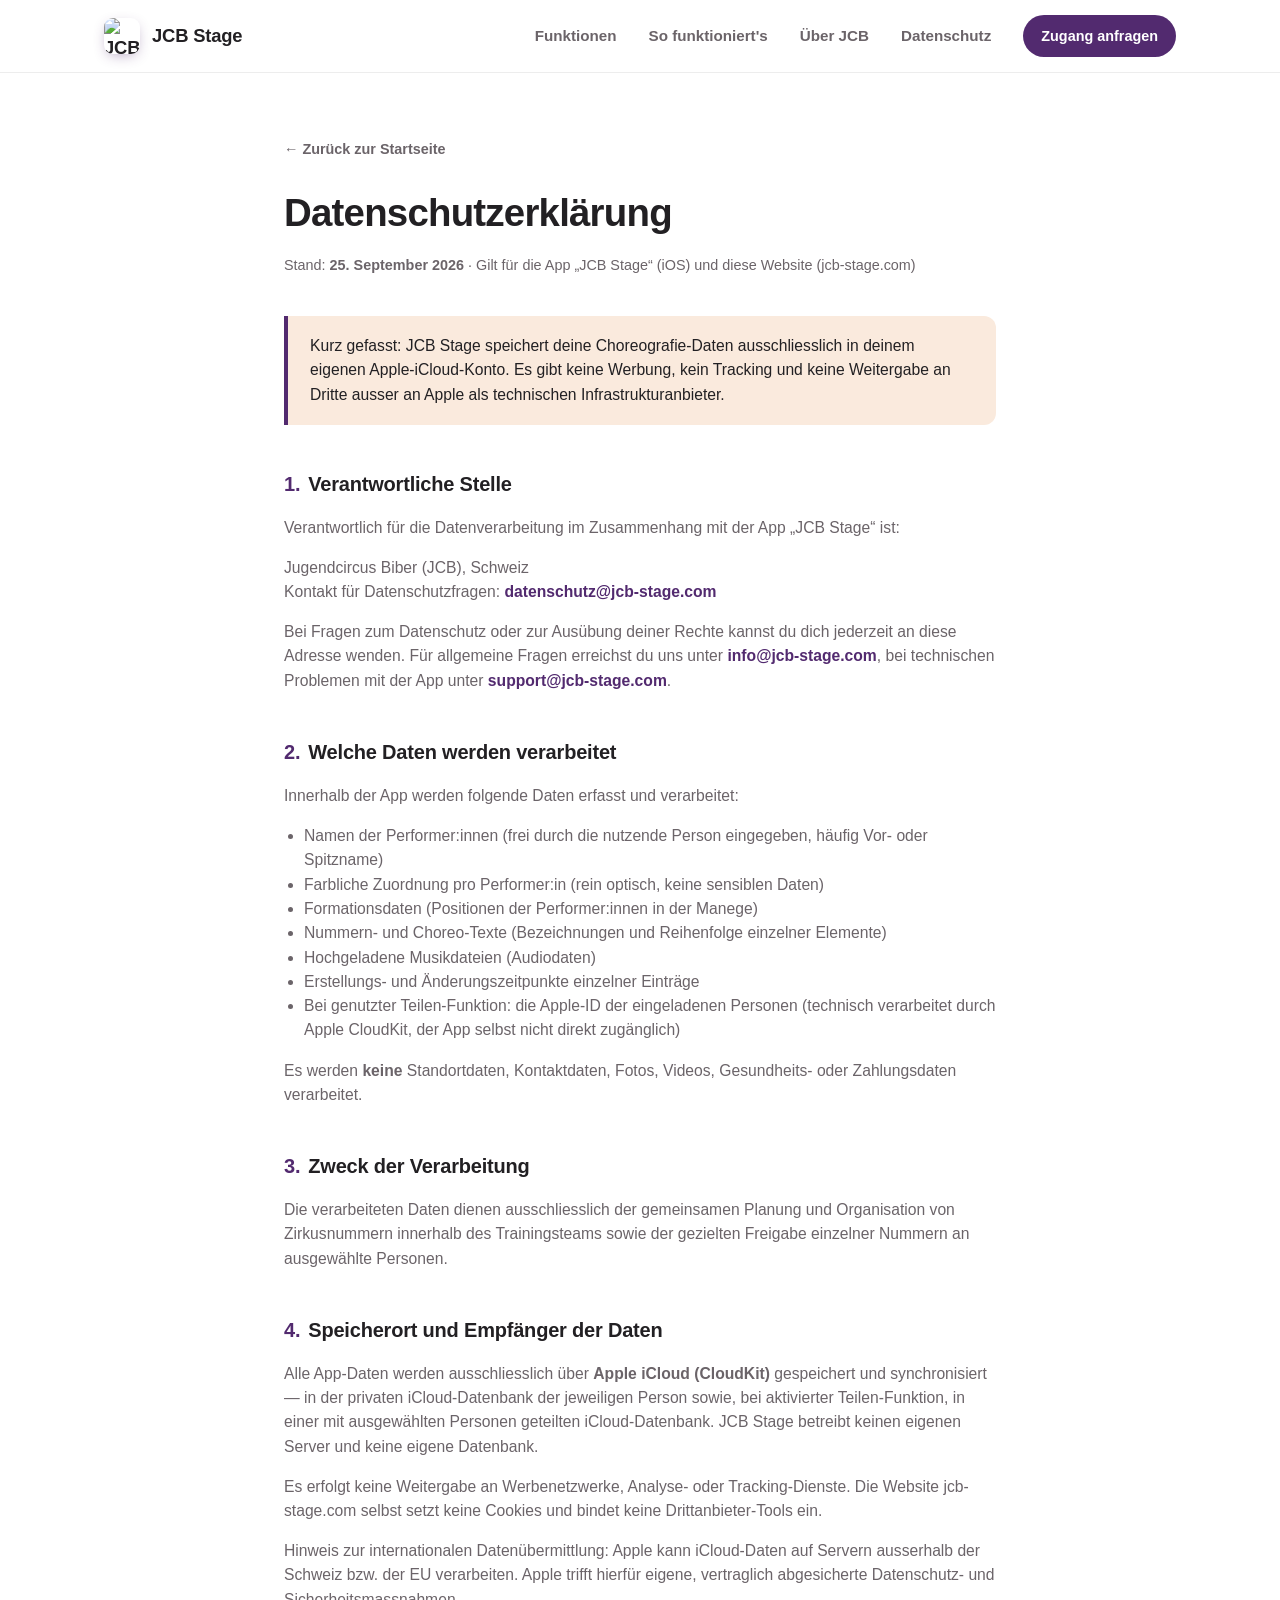
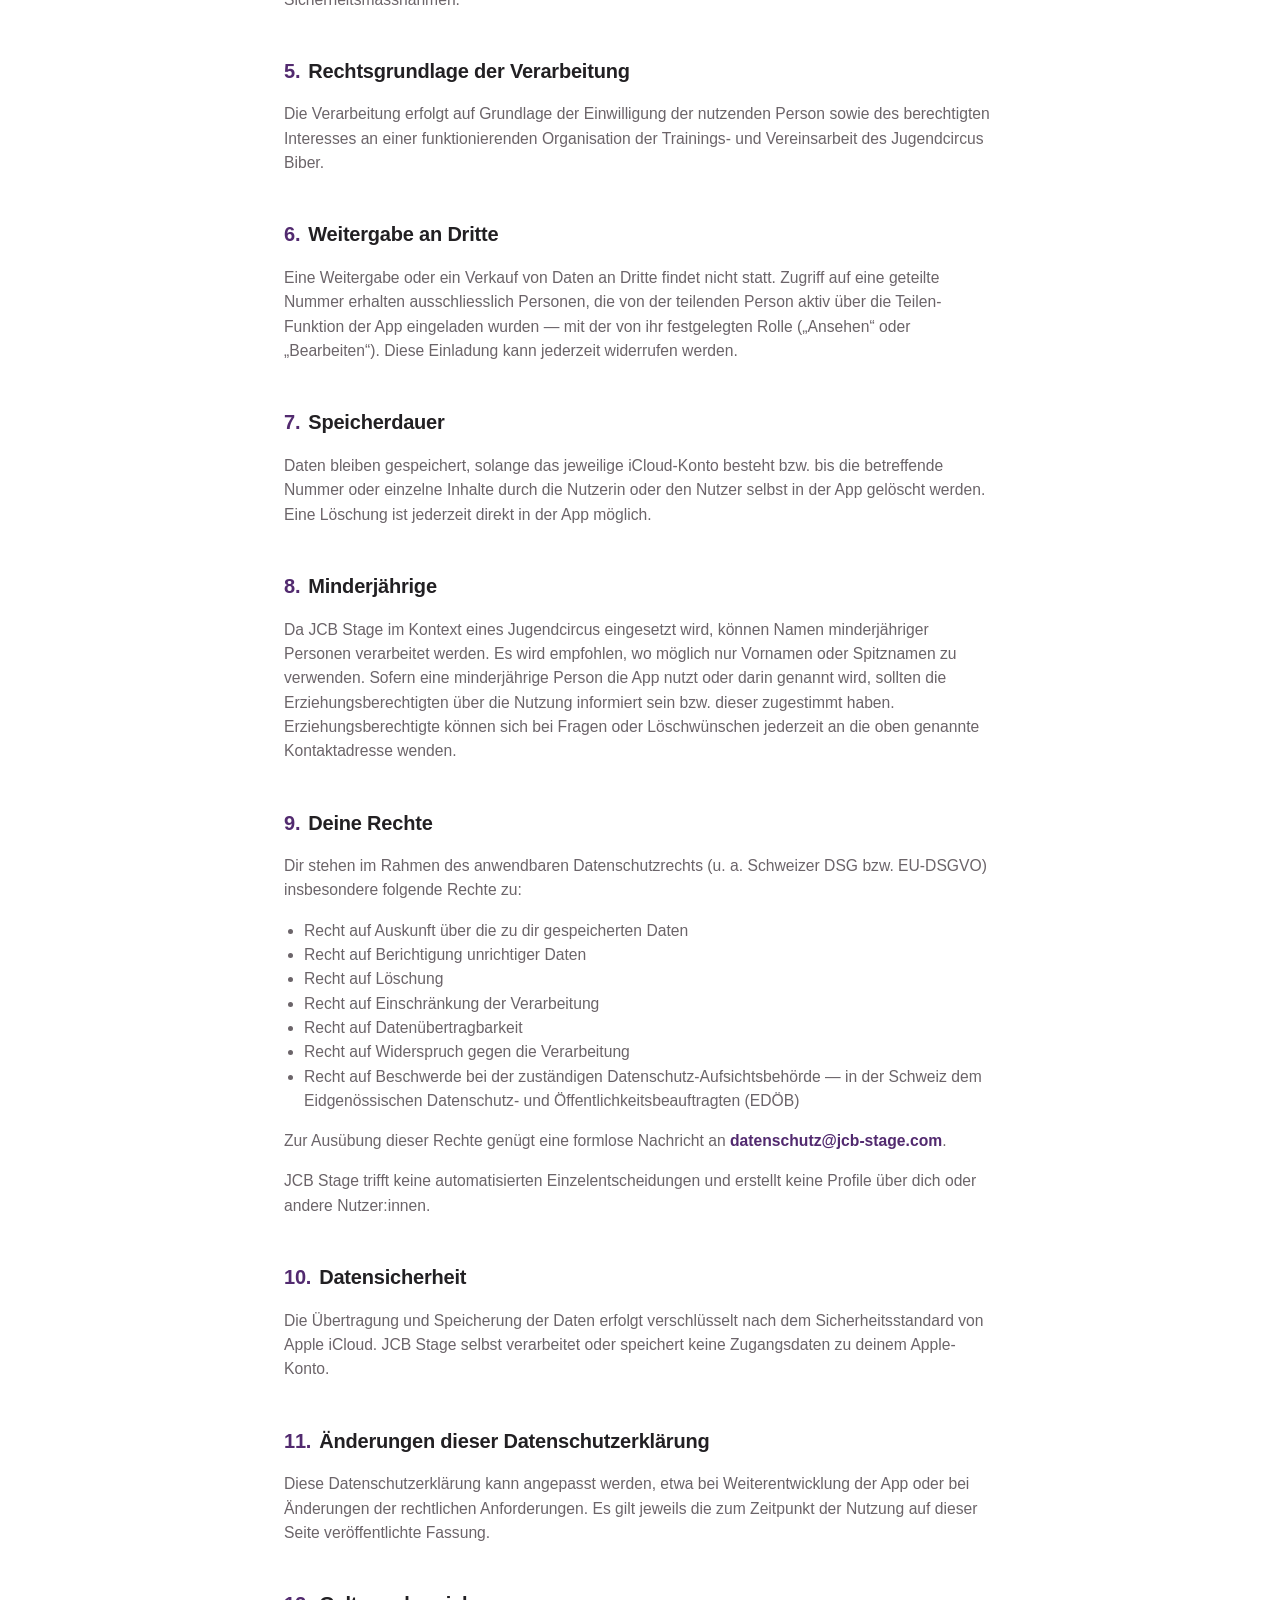
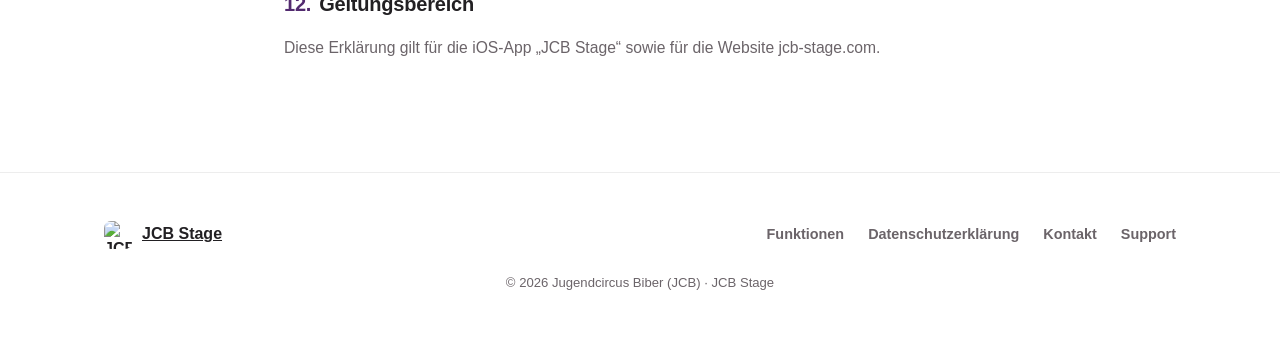
==== datenschutz.html @ 39d81ed4 "Add files via upload" ====
<!DOCTYPE html>
<html lang="de">
<head>
<meta charset="UTF-8">
<meta name="viewport" content="width=device-width, initial-scale=1.0">
<title>Datenschutzerklärung — JCB Stage</title>
<meta name="description" content="Datenschutzerklärung der App JCB Stage des Jugendcircus Biber.">
<meta name="robots" content="noindex">

<link rel="icon" type="image/svg+xml" href="assets/favicon.svg">
<link rel="icon" type="image/png" sizes="32x32" href="assets/favicon-32.png">
<link rel="icon" type="image/png" sizes="16x16" href="assets/favicon-16.png">
<link rel="apple-touch-icon" sizes="180x180" href="assets/apple-touch-icon.png">
<meta name="theme-color" content="#522A6F">

<link rel="stylesheet" href="style.css">
</head>
<body>

<header class="site-header">
  <div class="container">
    <a href="/" class="brand">
      <img src="assets/icon-header.png" alt="JCB Stage App-Icon">
      JCB Stage
    </a>
    <button class="nav-toggle" id="navToggle" aria-label="Menü öffnen" aria-expanded="false">
      <span></span>
    </button>
    <ul class="nav-links" id="navLinks">
      <li><a href="index.html#features">Funktionen</a></li>
      <li><a href="index.html#ablauf">So funktioniert's</a></li>
      <li><a href="index.html#ueber">Über JCB</a></li>
      <li><a href="datenschutz.html">Datenschutz</a></li>
      <li><a class="nav-cta" href="mailto:app@jcb-stage.com">Zugang anfragen</a></li>
    </ul>
  </div>
</header>

<main class="legal">
  <div class="container">
    <a href="index.html" class="back-link">← Zurück zur Startseite</a>

    <h1>Datenschutzerklärung</h1>
    <p class="updated">Stand: <strong>25. September 2026</strong> · Gilt für die App „JCB Stage“ (iOS) und diese Website (jcb-stage.com)</p>

    <div class="callout">
      <p>
        Kurz gefasst: JCB Stage speichert deine Choreografie-Daten ausschliesslich in deinem eigenen
        Apple-iCloud-Konto. Es gibt keine Werbung, kein Tracking und keine Weitergabe an Dritte
        ausser an Apple als technischen Infrastrukturanbieter.
      </p>
    </div>

    <h2><span class="num">1.</span>Verantwortliche Stelle</h2>
    <p>
      Verantwortlich für die Datenverarbeitung im Zusammenhang mit der App „JCB Stage“ ist:
    </p>
    <p>
      Jugendcircus Biber (JCB), Schweiz<br>
      Kontakt für Datenschutzfragen: <a class="mail" href="mailto:datenschutz@jcb-stage.com">datenschutz@jcb-stage.com</a>
    </p>
    <p>
      Bei Fragen zum Datenschutz oder zur Ausübung deiner Rechte kannst du dich jederzeit an
      diese Adresse wenden. Für allgemeine Fragen erreichst du uns unter
      <a class="mail" href="mailto:info@jcb-stage.com">info@jcb-stage.com</a>, bei technischen
      Problemen mit der App unter <a class="mail" href="mailto:support@jcb-stage.com">support@jcb-stage.com</a>.
    </p>

    <h2><span class="num">2.</span>Welche Daten werden verarbeitet</h2>
    <p>Innerhalb der App werden folgende Daten erfasst und verarbeitet:</p>
    <ul>
      <li>Namen der Performer:innen (frei durch die nutzende Person eingegeben, häufig Vor- oder Spitzname)</li>
      <li>Farbliche Zuordnung pro Performer:in (rein optisch, keine sensiblen Daten)</li>
      <li>Formationsdaten (Positionen der Performer:innen in der Manege)</li>
      <li>Nummern- und Choreo-Texte (Bezeichnungen und Reihenfolge einzelner Elemente)</li>
      <li>Hochgeladene Musikdateien (Audiodaten)</li>
      <li>Erstellungs- und Änderungszeitpunkte einzelner Einträge</li>
      <li>Bei genutzter Teilen-Funktion: die Apple-ID der eingeladenen Personen (technisch verarbeitet durch Apple CloudKit, der App selbst nicht direkt zugänglich)</li>
    </ul>
    <p>
      Es werden <strong>keine</strong> Standortdaten, Kontaktdaten, Fotos, Videos, Gesundheits-
      oder Zahlungsdaten verarbeitet.
    </p>

    <h2><span class="num">3.</span>Zweck der Verarbeitung</h2>
    <p>
      Die verarbeiteten Daten dienen ausschliesslich der gemeinsamen Planung und Organisation von
      Zirkusnummern innerhalb des Trainingsteams sowie der gezielten Freigabe einzelner Nummern
      an ausgewählte Personen.
    </p>

    <h2><span class="num">4.</span>Speicherort und Empfänger der Daten</h2>
    <p>
      Alle App-Daten werden ausschliesslich über <strong>Apple iCloud (CloudKit)</strong> gespeichert
      und synchronisiert — in der privaten iCloud-Datenbank der jeweiligen Person sowie, bei aktivierter
      Teilen-Funktion, in einer mit ausgewählten Personen geteilten iCloud-Datenbank. JCB Stage betreibt
      keinen eigenen Server und keine eigene Datenbank.
    </p>
    <p>
      Es erfolgt keine Weitergabe an Werbenetzwerke, Analyse- oder Tracking-Dienste. Die Website
      jcb-stage.com selbst setzt keine Cookies und bindet keine Drittanbieter-Tools ein.
    </p>
    <p>
      Hinweis zur internationalen Datenübermittlung: Apple kann iCloud-Daten auf Servern ausserhalb
      der Schweiz bzw. der EU verarbeiten. Apple trifft hierfür eigene, vertraglich abgesicherte
      Datenschutz- und Sicherheitsmassnahmen.
    </p>

    <h2><span class="num">5.</span>Rechtsgrundlage der Verarbeitung</h2>
    <p>
      Die Verarbeitung erfolgt auf Grundlage der Einwilligung der nutzenden Person sowie des
      berechtigten Interesses an einer funktionierenden Organisation der Trainings- und
      Vereinsarbeit des Jugendcircus Biber.
    </p>

    <h2><span class="num">6.</span>Weitergabe an Dritte</h2>
    <p>
      Eine Weitergabe oder ein Verkauf von Daten an Dritte findet nicht statt. Zugriff auf eine
      geteilte Nummer erhalten ausschliesslich Personen, die von der teilenden Person aktiv über
      die Teilen-Funktion der App eingeladen wurden — mit der von ihr festgelegten Rolle
      („Ansehen“ oder „Bearbeiten“). Diese Einladung kann jederzeit widerrufen werden.
    </p>

    <h2><span class="num">7.</span>Speicherdauer</h2>
    <p>
      Daten bleiben gespeichert, solange das jeweilige iCloud-Konto besteht bzw. bis die
      betreffende Nummer oder einzelne Inhalte durch die Nutzerin oder den Nutzer selbst in der
      App gelöscht werden. Eine Löschung ist jederzeit direkt in der App möglich.
    </p>

    <h2><span class="num">8.</span>Minderjährige</h2>
    <p>
      Da JCB Stage im Kontext eines Jugendcircus eingesetzt wird, können Namen minderjähriger
      Personen verarbeitet werden. Es wird empfohlen, wo möglich nur Vornamen oder Spitznamen zu
      verwenden. Sofern eine minderjährige Person die App nutzt oder darin genannt wird, sollten
      die Erziehungsberechtigten über die Nutzung informiert sein bzw. dieser zugestimmt haben.
      Erziehungsberechtigte können sich bei Fragen oder Löschwünschen jederzeit an die oben
      genannte Kontaktadresse wenden.
    </p>

    <h2><span class="num">9.</span>Deine Rechte</h2>
    <p>Dir stehen im Rahmen des anwendbaren Datenschutzrechts (u. a. Schweizer DSG bzw. EU-DSGVO) insbesondere folgende Rechte zu:</p>
    <ul>
      <li>Recht auf Auskunft über die zu dir gespeicherten Daten</li>
      <li>Recht auf Berichtigung unrichtiger Daten</li>
      <li>Recht auf Löschung</li>
      <li>Recht auf Einschränkung der Verarbeitung</li>
      <li>Recht auf Datenübertragbarkeit</li>
      <li>Recht auf Widerspruch gegen die Verarbeitung</li>
      <li>Recht auf Beschwerde bei der zuständigen Datenschutz-Aufsichtsbehörde — in der Schweiz dem
        Eidgenössischen Datenschutz- und Öffentlichkeitsbeauftragten (EDÖB)</li>
    </ul>
    <p>Zur Ausübung dieser Rechte genügt eine formlose Nachricht an <a class="mail" href="mailto:datenschutz@jcb-stage.com">datenschutz@jcb-stage.com</a>.</p>
    <p>
      JCB Stage trifft keine automatisierten Einzelentscheidungen und erstellt keine Profile
      über dich oder andere Nutzer:innen.
    </p>

    <h2><span class="num">10.</span>Datensicherheit</h2>
    <p>
      Die Übertragung und Speicherung der Daten erfolgt verschlüsselt nach dem Sicherheitsstandard
      von Apple iCloud. JCB Stage selbst verarbeitet oder speichert keine Zugangsdaten zu deinem
      Apple-Konto.
    </p>

    <h2><span class="num">11.</span>Änderungen dieser Datenschutzerklärung</h2>
    <p>
      Diese Datenschutzerklärung kann angepasst werden, etwa bei Weiterentwicklung der App oder
      bei Änderungen der rechtlichen Anforderungen. Es gilt jeweils die zum Zeitpunkt der Nutzung
      auf dieser Seite veröffentlichte Fassung.
    </p>

    <h2><span class="num">12.</span>Geltungsbereich</h2>
    <p>
      Diese Erklärung gilt für die iOS-App „JCB Stage“ sowie für die Website jcb-stage.com.
    </p>
  </div>
</main>

<footer class="site-footer">
  <div class="container">
    <div class="footer-grid">
      <a href="/" class="footer-brand">
        <img src="assets/icon-header.png" alt="JCB Stage App-Icon">
        JCB Stage
      </a>
      <ul class="footer-links">
        <li><a href="index.html#features">Funktionen</a></li>
        <li><a href="datenschutz.html">Datenschutzerklärung</a></li>
        <li><a href="mailto:info@jcb-stage.com">Kontakt</a></li>
        <li><a href="mailto:support@jcb-stage.com">Support</a></li>
      </ul>
    </div>
    <p class="footer-note">© <span id="year"></span> Jugendcircus Biber (JCB) · JCB Stage</p>
  </div>
</footer>

<script>
  document.getElementById('year').textContent = new Date().getFullYear();
  const navToggle = document.getElementById('navToggle');
  const navLinks = document.getElementById('navLinks');
  navToggle.addEventListener('click', () => {
    const open = navLinks.classList.toggle('open');
    navToggle.setAttribute('aria-expanded', open);
  });
  navLinks.querySelectorAll('a').forEach(a => a.addEventListener('click', () => {
    navLinks.classList.remove('open');
    navToggle.setAttribute('aria-expanded', 'false');
  }));
</script>

</body>
</html>
---- style.css ----
/* ==========================================================================
   JCB Stage — Website Stylesheet
   Brand palette taken 1:1 from the app (BrandColor.swift):
   Purple Seduction / Testosterose / Rosarian / Harmonious Rose / Solarized / Wet Charcoal
   ========================================================================== */

:root {
  --purple-seduction: #522A6F;
  --testosterose: #DDAAFF;
  --rosarian: #FAEADD;
  --harmonious-rose: #F29CB7;
  --solarized: #FBCF4F;
  --wet-charcoal: #222023;

  --bg: #FFFFFF;
  --bg-soft: var(--rosarian);
  --text: var(--wet-charcoal);
  --text-muted: #6b6469;
  --accent: var(--purple-seduction);
  --accent-contrast: #FFFFFF;
  --card-bg: #FFFFFF;
  --border: rgba(34, 32, 35, 0.08);
  --shadow: 0 20px 50px -25px rgba(82, 42, 111, 0.35);

  --radius-sm: 12px;
  --radius-md: 20px;
  --radius-lg: 32px;

  --font: -apple-system, BlinkMacSystemFont, "SF Pro Text", "Segoe UI", Roboto, Helvetica, Arial, sans-serif;

  --container: 1120px;
}

@media (prefers-color-scheme: dark) {
  :root {
    --bg: #17151A;
    --bg-soft: #201C26;
    --text: #F5F1F7;
    --text-muted: #B8AFC0;
    --accent: var(--testosterose);
    --accent-contrast: #2B1740;
    --card-bg: #211D28;
    --border: rgba(255, 255, 255, 0.08);
    --shadow: 0 20px 50px -25px rgba(0, 0, 0, 0.6);
  }
}

* { box-sizing: border-box; }

html {
  scroll-behavior: smooth;
}

body {
  margin: 0;
  font-family: var(--font);
  background: var(--bg);
  color: var(--text);
  -webkit-font-smoothing: antialiased;
  line-height: 1.55;
}

img { max-width: 100%; display: block; }

a { color: inherit; }

.container {
  width: 100%;
  max-width: var(--container);
  margin: 0 auto;
  padding: 0 24px;
}

/* ---------------- Header ---------------- */

.site-header {
  position: sticky;
  top: 0;
  z-index: 50;
  background: color-mix(in srgb, var(--bg) 88%, transparent);
  backdrop-filter: saturate(180%) blur(14px);
  -webkit-backdrop-filter: saturate(180%) blur(14px);
  border-bottom: 1px solid var(--border);
}

.site-header .container {
  display: flex;
  align-items: center;
  justify-content: space-between;
  height: 72px;
}

.brand {
  display: flex;
  align-items: center;
  gap: 12px;
  font-weight: 800;
  font-size: 1.15rem;
  letter-spacing: -0.01em;
  text-decoration: none;
  color: var(--text);
}

.brand img {
  width: 36px;
  height: 36px;
  border-radius: 9px;
  box-shadow: 0 4px 14px -4px rgba(82, 42, 111, 0.45);
}

.nav-links {
  display: flex;
  align-items: center;
  gap: 32px;
  list-style: none;
  margin: 0;
  padding: 0;
}

.nav-links a {
  text-decoration: none;
  color: var(--text-muted);
  font-weight: 600;
  font-size: 0.95rem;
  transition: color 0.2s ease;
}

.nav-links a:hover { color: var(--accent); }

.nav-cta {
  display: inline-flex;
  align-items: center;
  gap: 8px;
  background: var(--accent);
  color: var(--accent-contrast) !important;
  padding: 10px 18px;
  border-radius: 999px;
  font-weight: 700 !important;
  font-size: 0.9rem !important;
}

.nav-toggle {
  display: none;
  background: none;
  border: none;
  padding: 8px;
  cursor: pointer;
}

.nav-toggle span,
.nav-toggle span::before,
.nav-toggle span::after {
  content: "";
  display: block;
  width: 22px;
  height: 2px;
  background: var(--text);
  position: relative;
  transition: 0.2s;
}

.nav-toggle span::before { position: absolute; top: -7px; width: 22px; }
.nav-toggle span::after { position: absolute; top: 7px; width: 22px; }

/* ---------------- Hero ---------------- */

.hero {
  padding: 88px 0 96px;
  overflow: hidden;
}

.hero .container {
  display: grid;
  grid-template-columns: 1.1fr 0.9fr;
  gap: 56px;
  align-items: center;
}

.eyebrow {
  display: inline-flex;
  align-items: center;
  gap: 8px;
  background: var(--bg-soft);
  color: var(--accent);
  font-weight: 700;
  font-size: 0.8rem;
  letter-spacing: 0.04em;
  text-transform: uppercase;
  padding: 8px 14px;
  border-radius: 999px;
  margin-bottom: 20px;
}

h1 {
  font-size: clamp(2.2rem, 4.5vw, 3.4rem);
  line-height: 1.08;
  letter-spacing: -0.02em;
  margin: 0 0 20px;
  font-weight: 800;
}

h1 .accent-word {
  color: var(--accent);
}

.hero p.lead {
  font-size: 1.15rem;
  color: var(--text-muted);
  max-width: 46ch;
  margin: 0 0 32px;
}

.button-row {
  display: flex;
  flex-wrap: wrap;
  gap: 14px;
}

.btn {
  display: inline-flex;
  align-items: center;
  gap: 10px;
  padding: 14px 26px;
  border-radius: 999px;
  font-weight: 700;
  font-size: 0.98rem;
  text-decoration: none;
  transition: transform 0.15s ease, box-shadow 0.15s ease;
  border: 1px solid transparent;
}

.btn:hover { transform: translateY(-2px); }

.btn-primary {
  background: var(--accent);
  color: var(--accent-contrast);
  box-shadow: 0 12px 30px -10px rgba(82, 42, 111, 0.55);
}

.btn-secondary {
  background: transparent;
  color: var(--text);
  border-color: var(--border);
}

.btn-secondary:hover { border-color: var(--accent); color: var(--accent); }

/* ---- Hero visual: stylised phone with a "Manege" formation ---- */

.hero-visual {
  position: relative;
  display: flex;
  justify-content: center;
}

.phone {
  width: 260px;
  aspect-ratio: 9 / 19.5;
  background: var(--wet-charcoal);
  border-radius: 42px;
  padding: 14px;
  box-shadow: var(--shadow);
  position: relative;
}

.phone::before {
  content: "";
  position: absolute;
  top: 14px;
  left: 50%;
  transform: translateX(-50%);
  width: 70px;
  height: 18px;
  background: var(--wet-charcoal);
  border-radius: 12px;
  z-index: 2;
}

.phone-screen {
  width: 100%;
  height: 100%;
  background: var(--bg);
  border-radius: 28px;
  overflow: hidden;
  display: flex;
  flex-direction: column;
  padding: 26px 16px 16px;
}

.phone-title {
  font-weight: 800;
  font-size: 0.95rem;
  margin-bottom: 14px;
}

.manege {
  flex: 1;
  border-radius: 50%;
  background: linear-gradient(135deg, var(--harmonious-rose), var(--testosterose));
  position: relative;
  margin-bottom: 14px;
}

.dot {
  position: absolute;
  width: 14px;
  height: 14px;
  border-radius: 50%;
  background: var(--purple-seduction);
  border: 2px solid #fff;
  box-shadow: 0 2px 6px rgba(0,0,0,0.25);
}

.phone-track {
  height: 34px;
  border-radius: 12px;
  background: var(--bg-soft);
  display: flex;
  align-items: center;
  gap: 8px;
  padding: 0 10px;
}

.phone-track .bar {
  flex: 1;
  height: 4px;
  border-radius: 2px;
  background: var(--accent);
  opacity: 0.35;
}

.phone-track .bar::after {
  content: "";
  display: block;
  width: 45%;
  height: 100%;
  background: var(--accent);
  border-radius: 2px;
}

.float-badge {
  position: absolute;
  z-index: 5;
  background: var(--card-bg);
  border: 1px solid var(--border);
  box-shadow: var(--shadow);
  border-radius: var(--radius-sm);
  padding: 10px 14px;
  font-size: 0.82rem;
  font-weight: 700;
  white-space: nowrap;
  display: flex;
  align-items: center;
  gap: 8px;
}

.float-badge .dot-icon {
  width: 8px;
  height: 8px;
  border-radius: 50%;
  background: var(--solarized);
  flex-shrink: 0;
}

.badge-share { top: 6%; right: 2%; }
.badge-time { bottom: 10%; left: 2%; }

/* ---------------- Sections ---------------- */

section { padding: 96px 0; }

.section-head {
  text-align: center;
  max-width: 640px;
  margin: 0 auto 56px;
}

.section-head .eyebrow { margin-left: auto; margin-right: auto; }

h2 {
  font-size: clamp(1.8rem, 3vw, 2.4rem);
  letter-spacing: -0.01em;
  margin: 0 0 14px;
  font-weight: 800;
}

.section-head p {
  color: var(--text-muted);
  font-size: 1.05rem;
  margin: 0;
}

.features {
  background: var(--bg-soft);
}

.feature-grid {
  display: grid;
  grid-template-columns: repeat(3, 1fr);
  gap: 24px;
}

.feature-card {
  background: var(--card-bg);
  border: 1px solid var(--border);
  border-radius: var(--radius-md);
  padding: 30px 26px;
}

.feature-icon {
  width: 48px;
  height: 48px;
  border-radius: 14px;
  background: var(--accent);
  color: var(--accent-contrast);
  display: flex;
  align-items: center;
  justify-content: center;
  font-size: 1.3rem;
  margin-bottom: 18px;
}

.feature-card h3 {
  margin: 0 0 10px;
  font-size: 1.1rem;
  font-weight: 800;
}

.feature-card p {
  margin: 0;
  color: var(--text-muted);
  font-size: 0.96rem;
}

/* ---- Steps ---- */

.steps {
  display: grid;
  grid-template-columns: repeat(3, 1fr);
  gap: 32px;
  counter-reset: step;
}

.step {
  position: relative;
  padding-left: 4px;
}

.step .num {
  display: inline-flex;
  align-items: center;
  justify-content: center;
  width: 40px;
  height: 40px;
  border-radius: 50%;
  background: var(--accent);
  color: var(--accent-contrast);
  font-weight: 800;
  margin-bottom: 18px;
}

.step h3 {
  font-size: 1.05rem;
  margin: 0 0 8px;
  font-weight: 800;
}

.step p {
  color: var(--text-muted);
  margin: 0;
  font-size: 0.95rem;
}

/* ---- About / for whom ---- */

.about {
  background: linear-gradient(135deg, var(--purple-seduction), #3a1c50);
  color: #fff;
  border-radius: var(--radius-lg);
  margin: 0 24px;
  padding: 72px 48px;
}

.about .container {
  max-width: 760px;
  padding: 0;
  margin: 0 auto;
  text-align: center;
}

.about h2 { color: #fff; }
.about p { color: rgba(255,255,255,0.82); font-size: 1.05rem; }

.about .btn-primary {
  background: #fff;
  color: var(--purple-seduction);
  margin-top: 28px;
  box-shadow: none;
}

/* ---------------- Footer ---------------- */

.site-footer {
  border-top: 1px solid var(--border);
  padding: 48px 0;
}

.footer-grid {
  display: flex;
  justify-content: space-between;
  align-items: center;
  flex-wrap: wrap;
  gap: 20px;
}

.footer-brand {
  display: flex;
  align-items: center;
  gap: 10px;
  font-weight: 800;
}

.footer-brand img { width: 28px; height: 28px; border-radius: 7px; }

.footer-links {
  display: flex;
  gap: 24px;
  list-style: none;
  margin: 0;
  padding: 0;
  flex-wrap: wrap;
}

.footer-links a {
  text-decoration: none;
  color: var(--text-muted);
  font-size: 0.9rem;
  font-weight: 600;
}

.footer-links a:hover { color: var(--accent); }

.footer-note {
  color: var(--text-muted);
  font-size: 0.82rem;
  margin-top: 24px;
  text-align: center;
}

/* ---------------- Legal / privacy page ---------------- */

.legal {
  padding: 64px 0 96px;
}

.legal .container {
  max-width: 760px;
}

.legal h1 {
  font-size: clamp(1.8rem, 4vw, 2.4rem);
}

.legal .updated {
  color: var(--text-muted);
  font-size: 0.9rem;
  margin-bottom: 40px;
}

.legal h2 {
  font-size: 1.25rem;
  margin-top: 44px;
  margin-bottom: 12px;
}

.legal h2 .num {
  color: var(--accent);
  margin-right: 8px;
}

.legal p, .legal li {
  color: var(--text-muted);
  font-size: 0.98rem;
}

.legal ul {
  padding-left: 20px;
}

.legal .callout {
  background: var(--bg-soft);
  border-left: 4px solid var(--accent);
  border-radius: 0 var(--radius-sm) var(--radius-sm) 0;
  padding: 18px 22px;
  margin: 24px 0;
}

.legal .callout p { color: var(--text); margin: 0; }

.legal a.mail {
  color: var(--accent);
  font-weight: 700;
  text-decoration: none;
}

.back-link {
  display: inline-flex;
  align-items: center;
  gap: 6px;
  margin-bottom: 32px;
  font-weight: 700;
  font-size: 0.9rem;
  text-decoration: none;
  color: var(--text-muted);
}

.back-link:hover { color: var(--accent); }

/* ---------------- Responsive ---------------- */

@media (max-width: 900px) {
  .hero .container {
    grid-template-columns: 1fr;
  }

  .hero-visual { order: -1; margin-bottom: 12px; }
  .phone { width: 220px; }

  .feature-grid { grid-template-columns: repeat(2, 1fr); }
  .steps { grid-template-columns: 1fr; gap: 40px; }

  .about { padding: 56px 32px; }
}

@media (max-width: 860px) {
  .nav-links {
    position: fixed;
    top: 72px;
    left: 0;
    right: 0;
    background: var(--bg);
    border-bottom: 1px solid var(--border);
    flex-direction: column;
    align-items: flex-start;
    gap: 0;
    padding: 8px 24px 20px;
    display: none;
  }

  .nav-links.open { display: flex; }

  .nav-links li { width: 100%; padding: 12px 0; border-bottom: 1px solid var(--border); }
  .nav-links li:last-child { border-bottom: none; padding-top: 16px; }
  .nav-cta { display: inline-flex; }

  .nav-toggle { display: block; }

  .hero { padding: 48px 0 64px; }
  section { padding: 64px 0; }

  .feature-grid { grid-template-columns: 1fr; }

  .about { margin: 0 16px; padding: 44px 24px; }

  .footer-grid { flex-direction: column; align-items: flex-start; }
}

@media (max-width: 480px) {
  .phone { width: 190px; }
  .badge-share, .badge-time { display: none; }
}
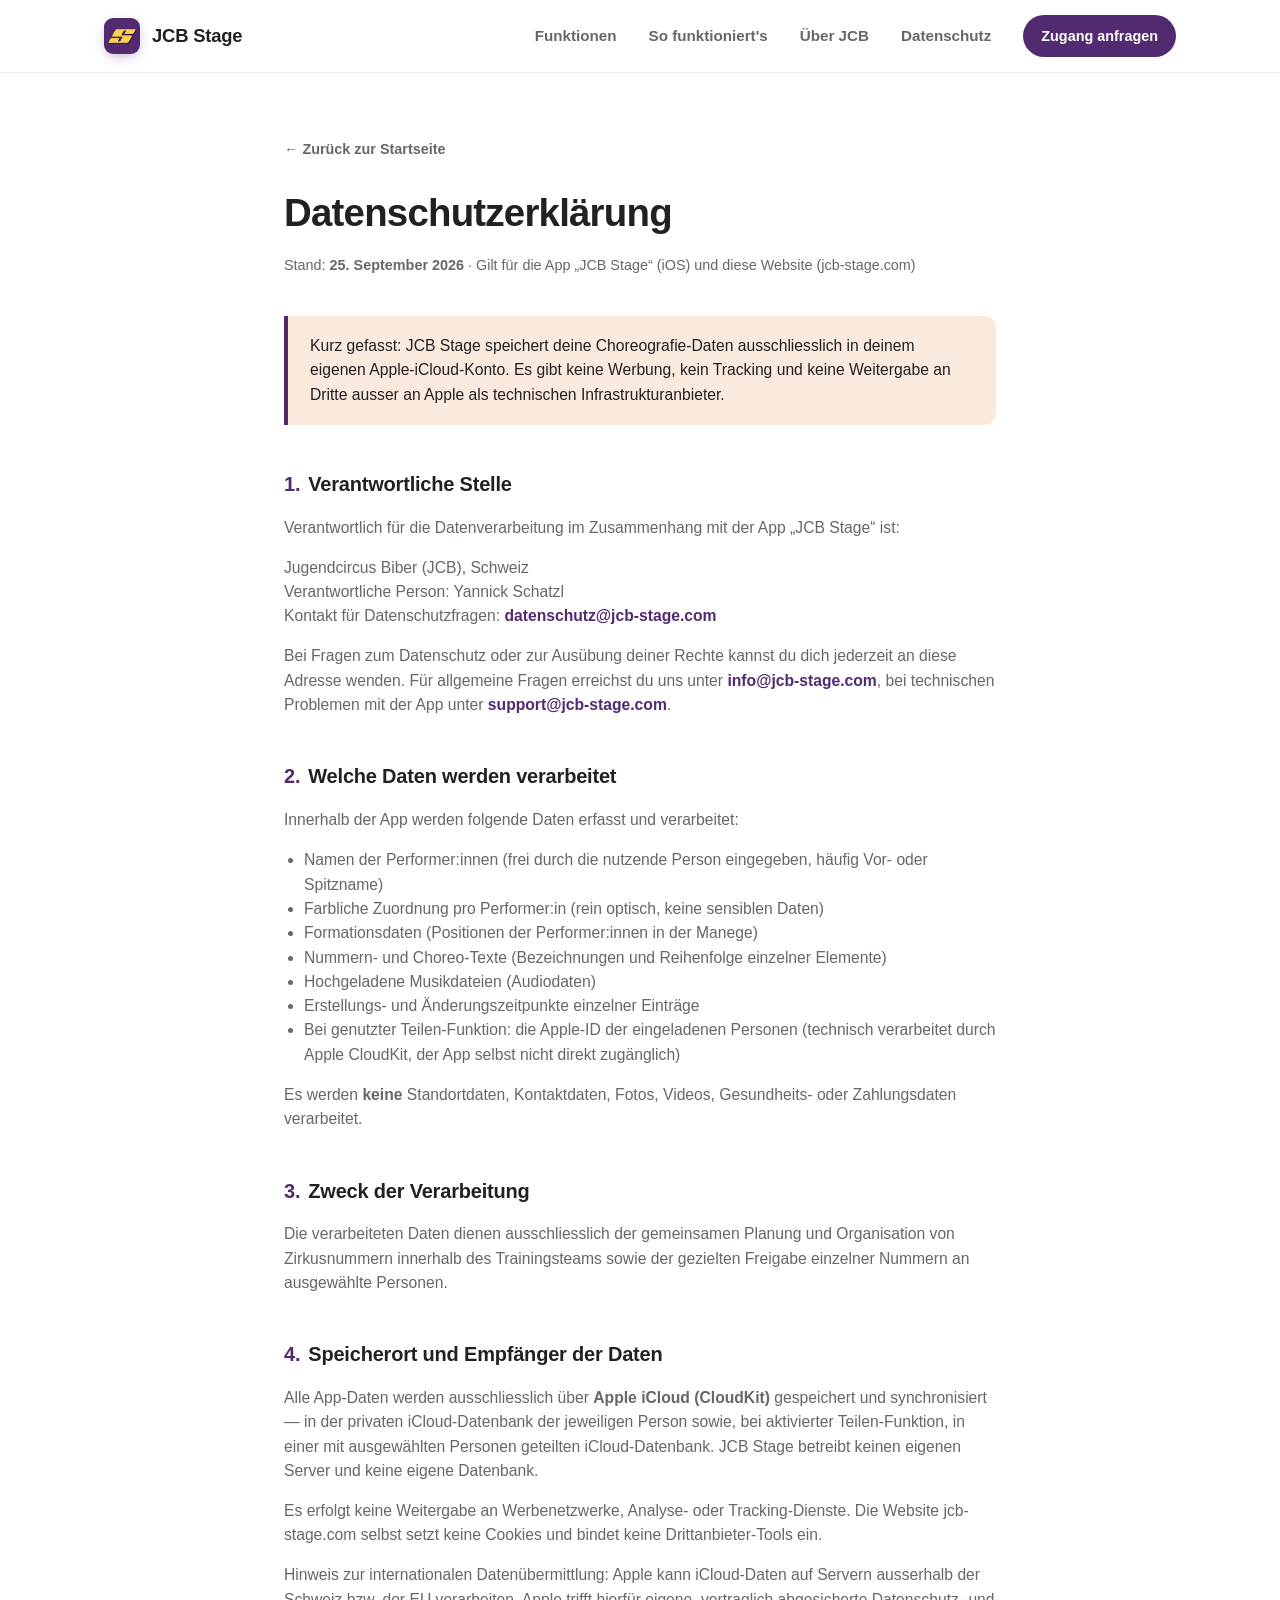
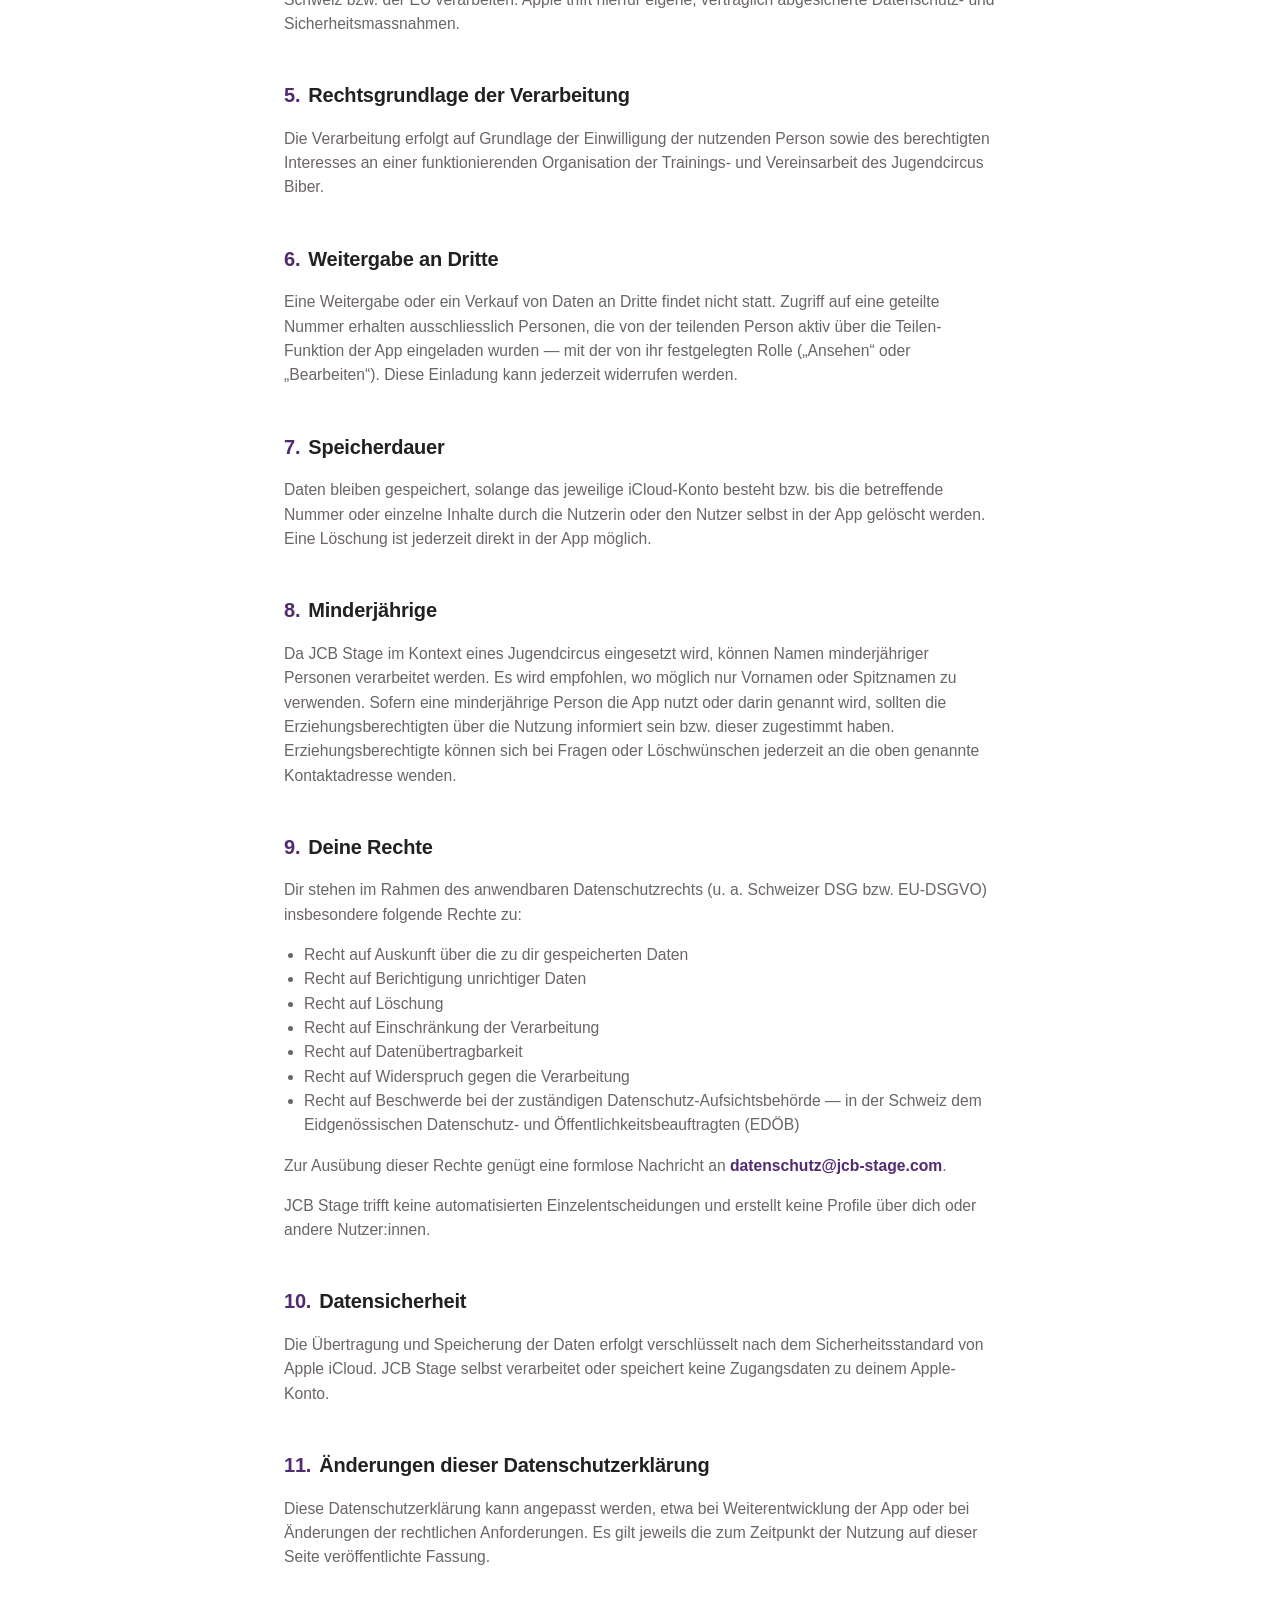
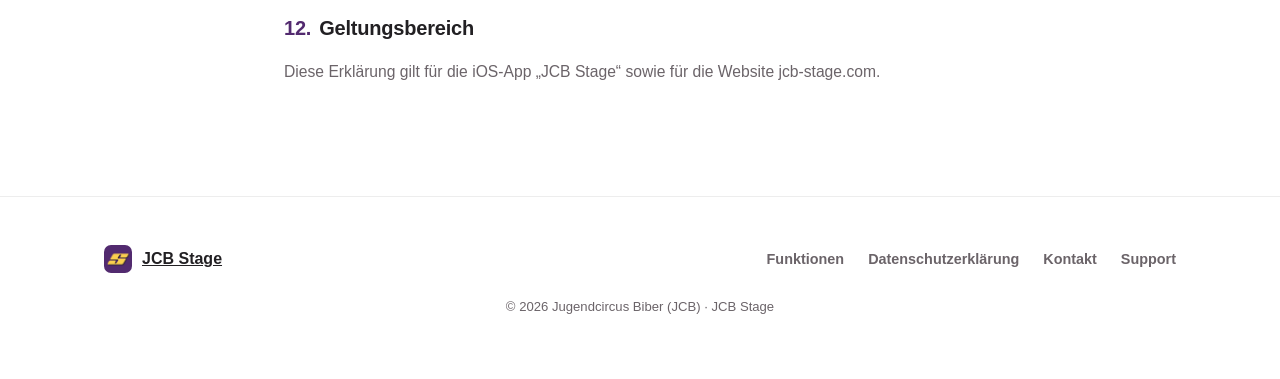
==== commit 8bad0fd2: "Add files via upload" ====
--- a/datenschutz.html
+++ b/datenschutz.html
@@ -57,6 +57,7 @@
     </p>
     <p>
       Jugendcircus Biber (JCB), Schweiz<br>
+      Verantwortliche Person: Yannick Schatzl<br>
       Kontakt für Datenschutzfragen: <a class="mail" href="mailto:datenschutz@jcb-stage.com">datenschutz@jcb-stage.com</a>
     </p>
     <p>
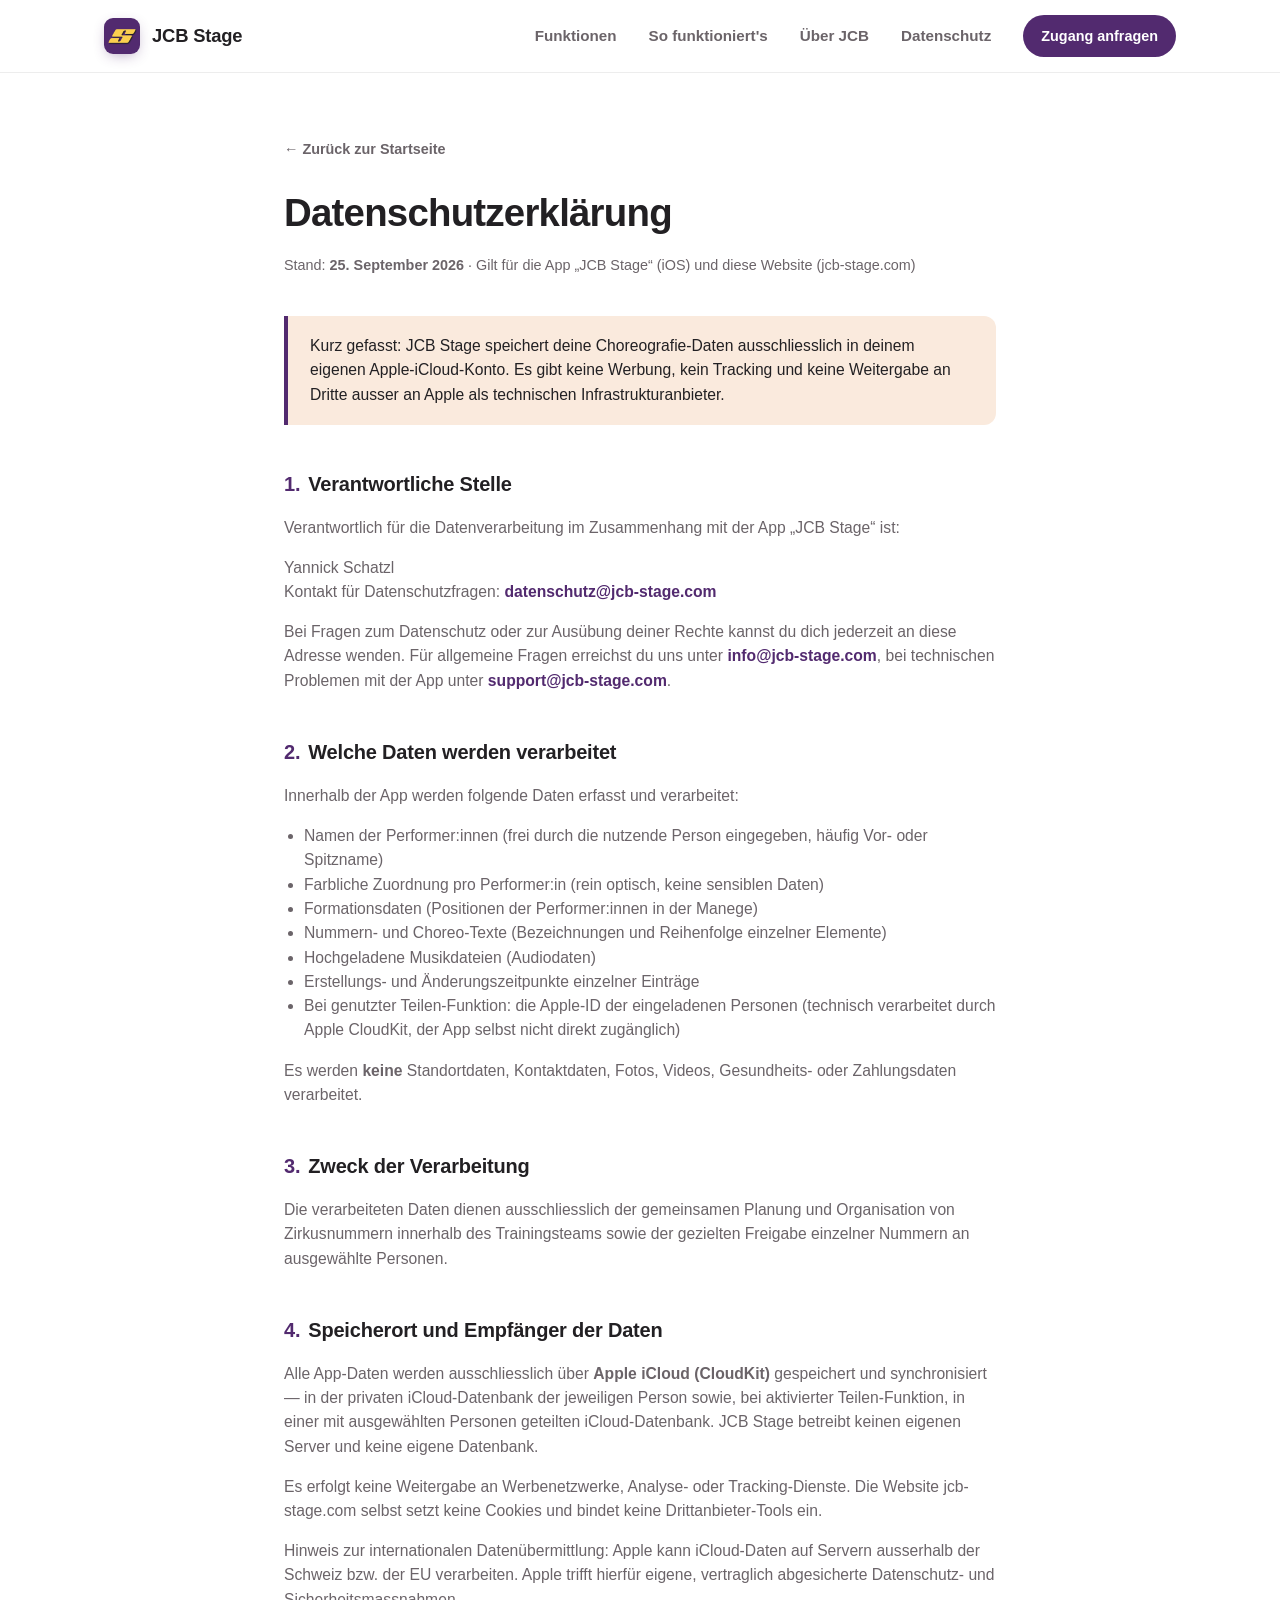
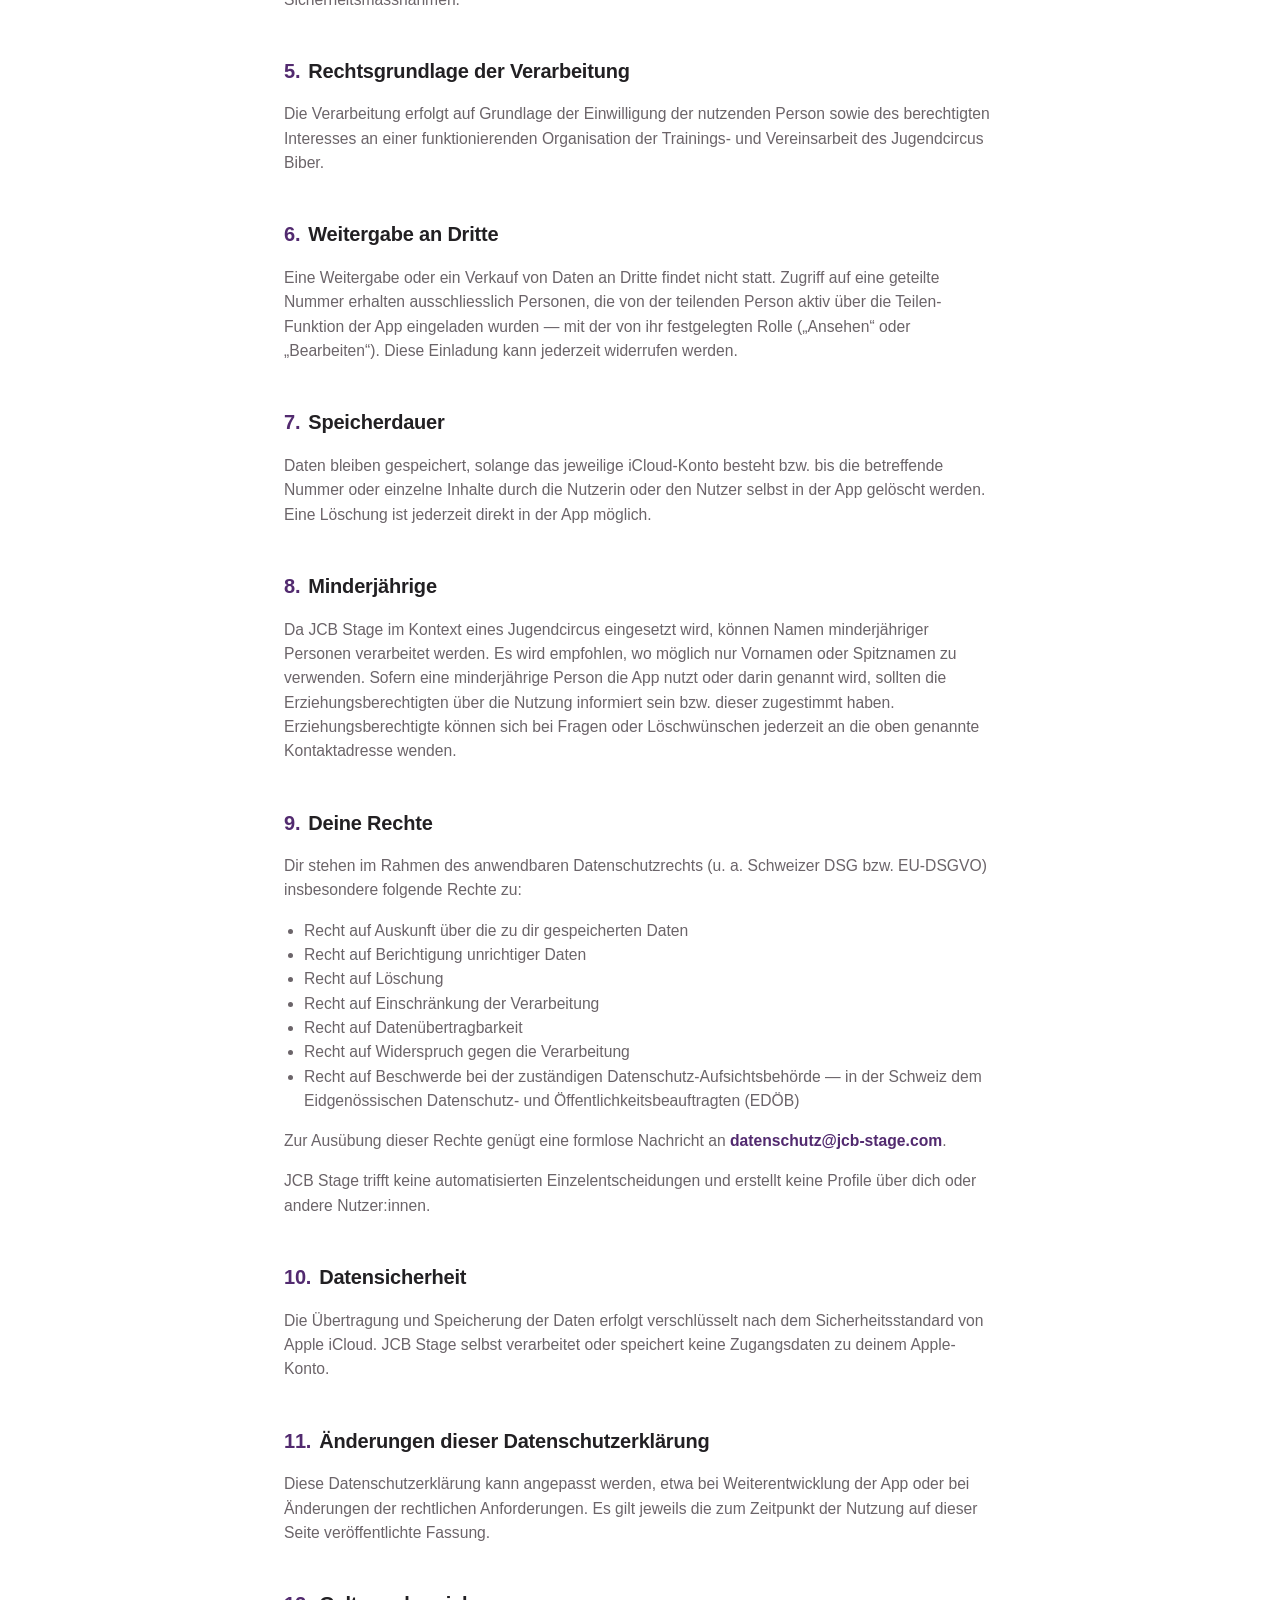
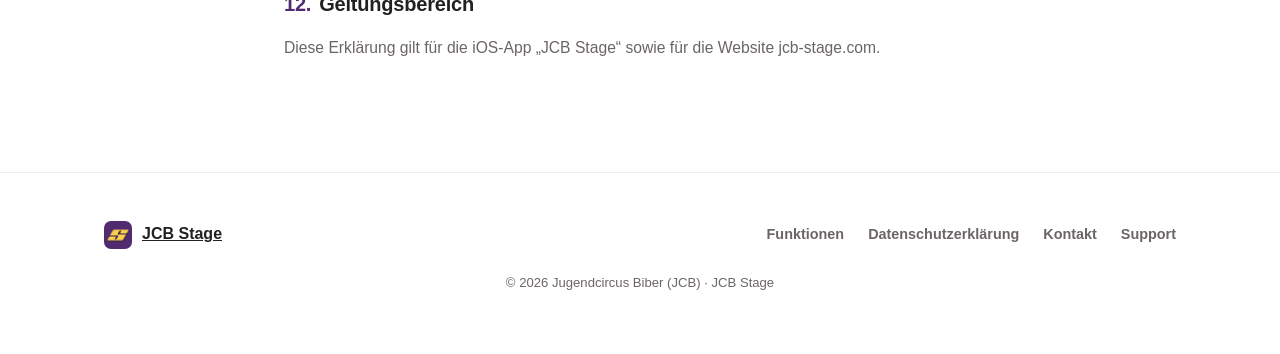
==== commit d09e921b: "Add files via upload" ====
--- a/datenschutz.html
+++ b/datenschutz.html
@@ -56,8 +56,7 @@
       Verantwortlich für die Datenverarbeitung im Zusammenhang mit der App „JCB Stage“ ist:
     </p>
     <p>
-      Jugendcircus Biber (JCB), Schweiz<br>
-      Verantwortliche Person: Yannick Schatzl<br>
+      Yannick Schatzl<br>
       Kontakt für Datenschutzfragen: <a class="mail" href="mailto:datenschutz@jcb-stage.com">datenschutz@jcb-stage.com</a>
     </p>
     <p>
